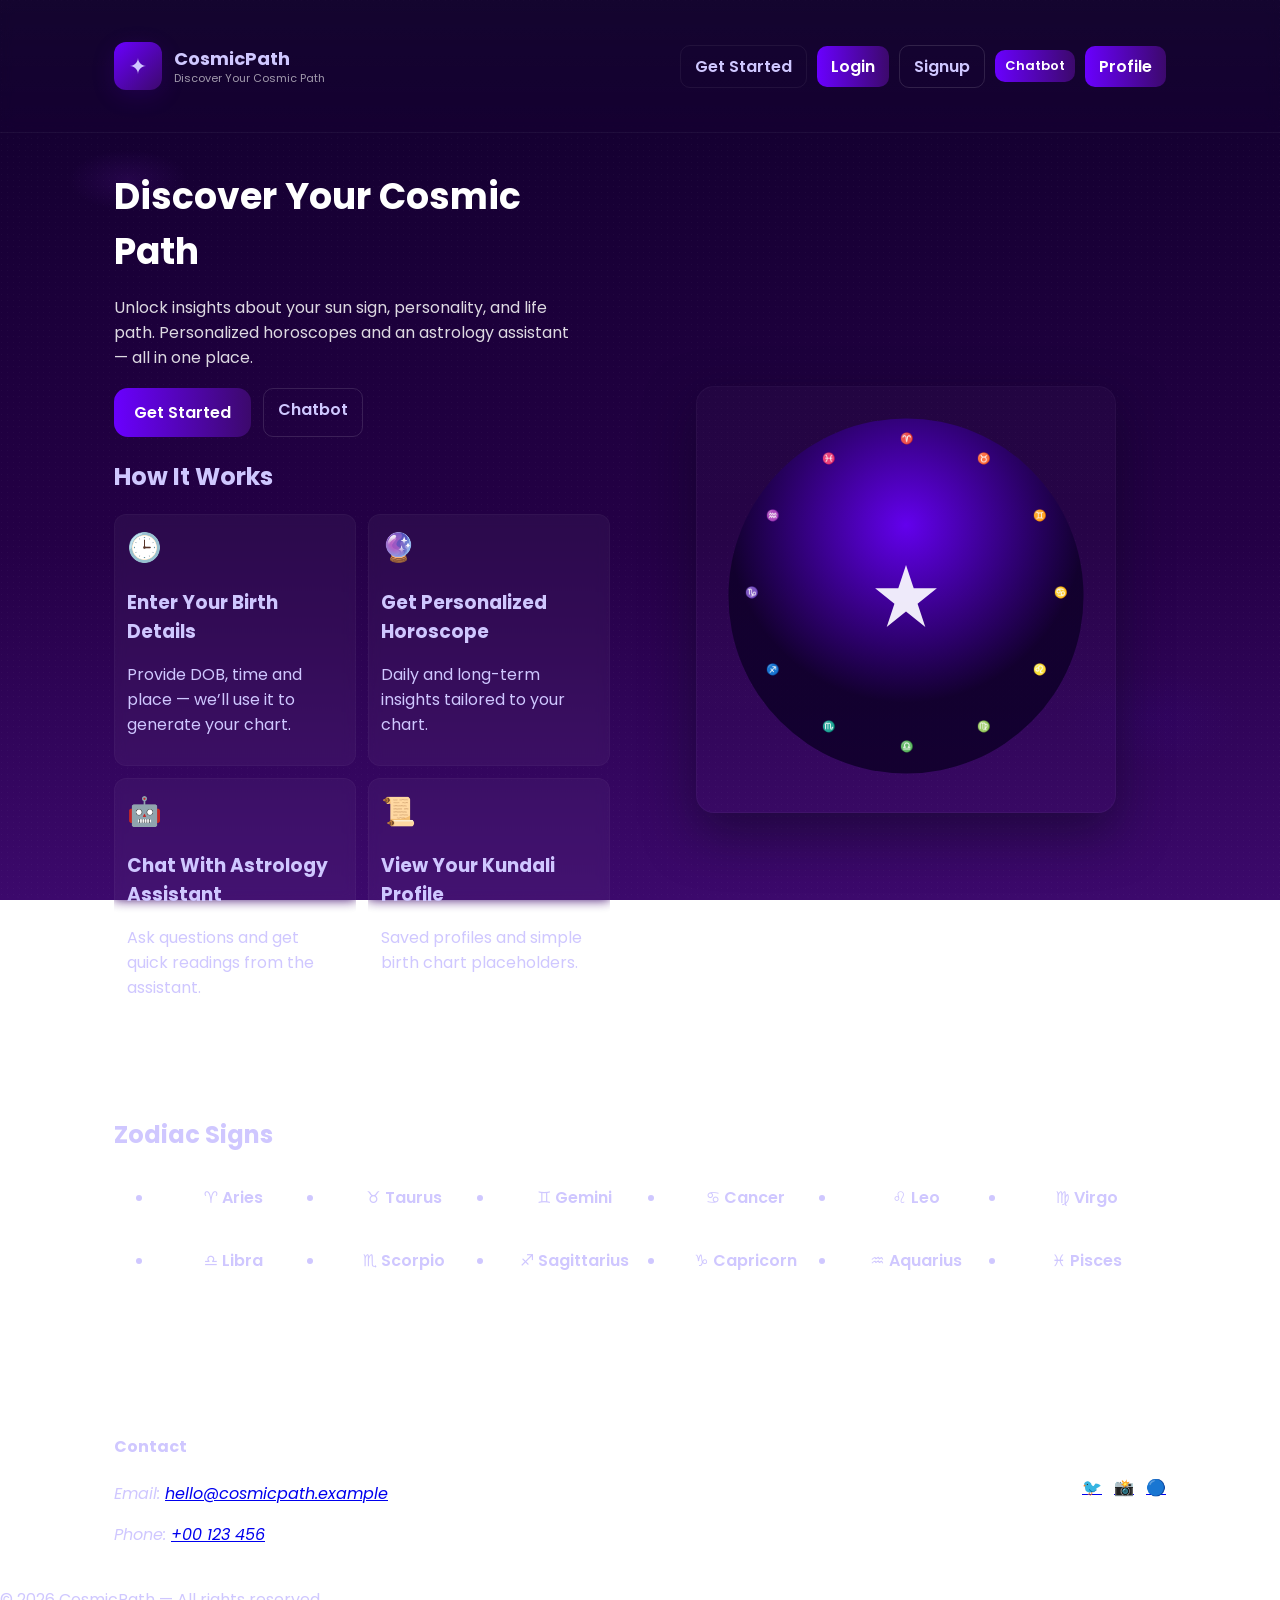
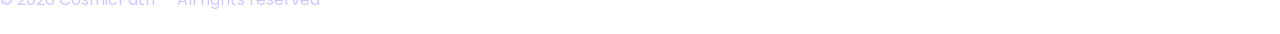
==== index.html @ da940ca1 "Initial Commit" ====
<!doctype html>
<html lang="en">
<head>
  <meta charset="utf-8">
  <meta name="viewport" content="width=device-width, initial-scale=1">

  <title>CosmicPath — Discover Your Cosmic Path | Astrology & Horoscope</title>
  <meta name="description" content="CosmicPath provides personalized astrology insights, zodiac analysis, kundali readings, and daily horoscopes. Discover your cosmic path with precision birth-chart tools and an AI astrology assistant.">
  <meta name="author" content="CosmicPath">
  <meta name="robots" content="index, follow">

  <!-- Favicon -->
  <link rel="icon" href="/favicon.png" type="image/png">

  <!-- Canonical URL -->
  <link rel="canonical" href="https://cosmicpath.com/">

  <!-- Open Graph -->
  <meta property="og:site_name" content="CosmicPath">
  <meta property="og:type" content="website">
  <meta property="og:title" content="CosmicPath — Discover Your Cosmic Path">
  <meta property="og:description" content="Personalized astrology insights, zodiac traits, kundali readings, and AI astrology assistant.">
  <meta property="og:url" content="https://cosmicpath.com/">
  <meta property="og:image" content="https://cosmicpath.com/preview.jpg">
  <meta property="og:locale" content="en_US">

  <!-- Twitter -->
  <meta name="twitter:card" content="summary_large_image">
  <meta name="twitter:title" content="CosmicPath — Discover Your Cosmic Path">
  <meta name="twitter:description" content="Explore Kundali readings, zodiac analysis and personalized horoscopes.">
  <meta name="twitter:image" content="https://cosmicpath.com/preview.jpg">

  <!-- Fonts -->
  <link rel="preconnect" href="https://fonts.googleapis.com">
  <link rel="preconnect" href="https://fonts.gstatic.com" crossorigin>
  <link href="https://fonts.googleapis.com/css2?family=Poppins:wght@300;400;600;700&display=swap" rel="stylesheet">

  <!-- Styles & Scripts -->
  <link rel="stylesheet" href="style.css">
  <script defer src="script.js"></script>
</head>
<body class="cosmic">
  <!-- Header / Navbar -->
  <header class="nav fade-in">
    <div class="container nav-inner">
      <a class="logo" href="index.html">
        <div class="logo-mark" aria-hidden="true">✦</div>
        <div>
          <div class="brand">CosmicPath</div>
          <small class="tag">Discover Your Cosmic Path</small>
        </div>
      </a>

      <nav class="nav-links" aria-label="Main navigation">
        <a class="btn ghost" href="#get-started">Get Started</a>
        <a class="btn" href="login.html">Login</a>
        <a class="btn outline" href="signup.html">Signup</a>
        <a class="btn mini" href="chatbot.html">Chatbot</a>
        <a class="btn" href="profile.html">Profile</a>
      </nav>
    </div>
  </header>

  <!-- Main Content -->
  <main role="main">
    <!-- Hero Section -->
    <section class="hero container" id="get-started">
      <div class="hero-left">
        <h1 class="headline">Discover Your Cosmic Path</h1>
        <p class="lead">Unlock insights about your sun sign, personality, and life path. Personalized horoscopes and an astrology assistant — all in one place.</p>
        <div class="hero-ctas">
          <a class="btn big" href="signup.html">Get Started</a>
          <a class="btn outline" href="chatbot.html">Chatbot</a>
        </div>

        <div class="how-it-works">
          <h2>How It Works</h2>
          <div class="cards">
            <article class="card">
              <div class="card-img" aria-hidden="true">🕒</div>
              <h3>Enter Your Birth Details</h3>
              <p>Provide DOB, time and place — we’ll use it to generate your chart.</p>
            </article>
            <article class="card">
              <div class="card-img" aria-hidden="true">🔮</div>
              <h3>Get Personalized Horoscope</h3>
              <p>Daily and long-term insights tailored to your chart.</p>
            </article>
            <article class="card">
              <div class="card-img" aria-hidden="true">🤖</div>
              <h3>Chat With Astrology Assistant</h3>
              <p>Ask questions and get quick readings from the assistant.</p>
            </article>
            <article class="card">
              <div class="card-img" aria-hidden="true">📜</div>
              <h3>View Your Kundali Profile</h3>
              <p>Saved profiles and simple birth chart placeholders.</p>
            </article>
          </div>
        </div>
      </div>

      <div class="hero-right">
        <!-- Zodiac Wheel SVG -->
        <div class="wheel-card fade-up">
          <svg viewBox="0 0 500 500" class="zodiac-wheel" aria-hidden="true" role="img">
            <defs>
              <radialGradient id="g1" cx="50%" cy="30%">
                <stop offset="0%" stop-color="#6A00FF" stop-opacity="0.9"/>
                <stop offset="100%" stop-color="#10002B" stop-opacity="0.9"/>
              </radialGradient>
            </defs>
            <circle cx="250" cy="250" r="230" fill="url(#g1)"/>
            <g transform="translate(250,250)" fill="#fff" font-family="Poppins, sans-serif" font-weight="600" font-size="14" text-anchor="middle">
              <text x="0" y="-200">♈</text>
              <text x="100" y="-173">♉</text>
              <text x="173" y="-100">♊</text>
              <text x="200" y="0">♋</text>
              <text x="173" y="100">♌</text>
              <text x="100" y="173">♍</text>
              <text x="0" y="200">♎</text>
              <text x="-100" y="173">♏</text>
              <text x="-173" y="100">♐</text>
              <text x="-200" y="0">♑</text>
              <text x="-173" y="-100">♒</text>
              <text x="-100" y="-173">♓</text>
            </g>
            <g transform="translate(250,250)">
              <polygon points="0,-40 10,-10 40,-10 15,10 25,40 0,20 -25,40 -15,10 -40,-10 -10,-10" fill="#F8F7FF" opacity="0.95"/>
            </g>
          </svg>
        </div>
      </div>
    </section>

    <!-- Zodiac Grid -->
    <section class="zodiac container fade-in-up" id="zodiac-signs">
      <h2>Zodiac Signs</h2>
      <ul class="zodiac-grid">
        <li class="sign">♈ Aries</li>
        <li class="sign">♉ Taurus</li>
        <li class="sign">♊ Gemini</li>
        <li class="sign">♋ Cancer</li>
        <li class="sign">♌ Leo</li>
        <li class="sign">♍ Virgo</li>
        <li class="sign">♎ Libra</li>
        <li class="sign">♏ Scorpio</li>
        <li class="sign">♐ Sagittarius</li>
        <li class="sign">♑ Capricorn</li>
        <li class="sign">♒ Aquarius</li>
        <li class="sign">♓ Pisces</li>
      </ul>
    </section>
  </main>

  <!-- Footer -->
  <footer class="site-footer fade-in">
    <div class="container footer-inner">
      <div>
        <h4>Contact</h4>
        <address>
          <p>Email: <a href="mailto:hello@cosmicpath.example">hello@cosmicpath.example</a></p>
          <p>Phone: <a href="tel:+00123456">+00 123 456</a></p>
        </address>
      </div>
      <div class="socials">
        <a href="https://twitter.com/cosmicpath" aria-label="Twitter">🐦</a>
        <a href="https://instagram.com/cosmicpath" aria-label="Instagram">📸</a>
        <a href="https://facebook.com/cosmicpath" aria-label="Facebook">🔵</a>
      </div>
    </div>
    <div class="copyright">© <span id="year"></span> CosmicPath — All rights reserved</div>
  </footer>

  <script>
    // Auto-update year
    document.getElementById('year').textContent = new Date().getFullYear();
  </script>
</body>
</html>
---- style.css ----
/* style.css - Cosmic / galaxy theme */
:root{
  --bg-1: #10002B;
  --bg-2: #240046;
  --accent: #6a00ff;
  --muted: #cfc7ff;
  --glass: rgba(255,255,255,0.04);
  --glass-2: rgba(255,255,255,0.02);
  --radius: 16px;
  --container: 1100px;
  --fw-sans: 'Poppins', system-ui, -apple-system, 'Segoe UI', Roboto, 'Helvetica Neue', Arial;
}

*{box-sizing:border-box}
html,body{height:100%}
body.cosmic{
  margin:0;
  font-family:var(--fw-sans);
  color:var(--muted);
  background: radial-gradient(1200px 600px at 10% 20%, rgba(138,43,226,0.12), transparent 5%),
              radial-gradient(900px 500px at 90% 80%, rgba(58,12,170,0.08), transparent 10%),
              linear-gradient(180deg,var(--bg-1) 0%, var(--bg-2) 60%, #3C096C 100%);
  background-attachment: fixed;
  -webkit-font-smoothing:antialiased;
  -moz-osx-font-smoothing:grayscale;
  min-height:100vh;
}

/* subtle stars */
body::after{
  content:"";
  position:fixed;
  inset:0;
  background-image: radial-gradient(circle at 20% 10%, rgba(255,255,255,0.06) 0.5px, transparent 0.7px),
                    radial-gradient(circle at 80% 70%, rgba(255,255,255,0.04) 0.6px, transparent 0.8px);
  background-size: 6px 6px, 10px 10px;
  pointer-events:none;
  opacity:0.5;
  mix-blend-mode:screen;
  z-index:0;
}

/* container */
.container{max-width:var(--container);margin:0 auto;padding:24px;position:relative;z-index:2}

/* navbar */
.nav{padding:18px 0;position:sticky;top:0;backdrop-filter: blur(6px);background:linear-gradient(180deg, rgba(255,255,255,0.02), transparent);border-bottom:1px solid rgba(255,255,255,0.03);z-index:5}
.nav-inner{display:flex;gap:24px;align-items:center;justify-content:space-between}
.logo{display:flex;gap:12px;align-items:center;color:var(--muted);text-decoration:none}
.logo-mark{width:48px;height:48px;border-radius:12px;background:linear-gradient(135deg,var(--accent),#3C096C);display:flex;align-items:center;justify-content:center;font-size:22px;box-shadow:0 6px 24px rgba(106,0,255,0.14)}
.brand{font-weight:700;font-size:18px}
.tag{font-size:11px;color:rgba(255,255,255,0.6);display:block;margin-top:-2px}

.nav-links{display:flex;gap:10px;align-items:center}
.btn{background:linear-gradient(90deg,var(--accent),#3C096C);border:none;color:white;padding:8px 14px;border-radius:10px;text-decoration:none;cursor:pointer;font-weight:600}
.btn.mini{padding:6px 10px;font-size:13px}
.btn.ghost{background:transparent;border:1px solid rgba(255,255,255,0.06);color:var(--muted)}
.btn.outline{background:transparent;border:1px solid rgba(255,255,255,0.12);color:var(--muted)}
.btn.big{padding:12px 20px;font-size:16px;border-radius:14px}
.btn:active{transform:translateY(1px)}

/* hero */
.hero{display:grid;grid-template-columns:1fr 520px;gap:36px;align-items:center;padding-top:36px;padding-bottom:36px}
.headline{font-size:36px;margin:0 0 12px 0;color:#fff}
.lead{color:rgba(255,255,255,0.85);max-width:46ch}
.hero-ctas{display:flex;gap:12px;margin-top:18px}
.hero-right{display:flex;align-items:center;justify-content:center}
.wheel-card{width:100%;max-width:420px;border-radius:18px;padding:16px;background:linear-gradient(180deg, rgba(255,255,255,0.02), rgba(255,255,255,0.01));box-shadow:0 20px 50px rgba(12,8,30,0.5);border:1px solid rgba(255,255,255,0.03)}

/* cards */
.how-it-works{margin-top:22px}
.how-it-works h3{margin-bottom:12px}
.cards{display:grid;grid-template-columns:repeat(2,1fr);gap:12px}
.card{background:var(--glass);padding:12px;border-radius:12px;border:1px solid rgba(255,255,255,0.03);backdrop-filter: blur(6px)}
.card-img{font-size:28px;margin-bottom:8px}

/* zodiac grid */
.zodiac{margin-top:8px;padding-bottom:24px}
.zodiac-grid{display:grid;grid-template-columns:repeat(6,1fr);gap:12px;margin-top:14px}
.sign{background:var(--glass-2);padding:12px;border-radius:10px;text-align:center;border:1px solid rgba(255,255,255,0.03);font-weight:600}

/* Auth & profile */
.auth-page{display:flex;align-items:center;justify-content:center;min-height:64vh;padding:36px 0}
.auth-card{background:linear-gradient(180deg, rgba(255,255,255,0.02), transparent);padding:22px;border-radius:14px;min-width:320px;max-width:420px;border:1px solid rgba(255,255,255,0.03)}
.auth-card h2{margin-top:0}
label{display:block;font-size:13px;margin-top:12px;color:rgba(255,255,255,0.8)}
input[type="text"],input[type="email"],input[type="password"],input[type="date"]{
  width:100%;padding:10px;border-radius:10px;border:1px solid rgba(255,255,255,0.06);background:rgba(0,0,0,0.18);color:var(--muted)
}
.form-actions{display:flex;align-items:center;gap:12px;margin-top:14px;justify-content:space-between}
.error{color:#ff7b7b;margin-top:8px}

/* profile layout */
.profile-page{padding-top:32px}
.profile-card{display:flex;gap:28px;align-items:flex-start}
.profile-left{width:320px;background:var(--glass);padding:18px;border-radius:14px;border:1px solid rgba(255,255,255,0.03)}
.avatar{width:120px;height:120px;border-radius:16px;display:block;object-fit:cover;background:linear-gradient(90deg,var(--accent),#3C096C);box-shadow:0 14px 40px rgba(0,0,0,0.4);margin-bottom:12px}
.info-block{background:var(--glass-2);padding:16px;border-radius:12px;border:1px solid rgba(255,255,255,0.03);margin-bottom:12px}
.sun-sign{font-size:22px;font-weight:700;color:#fff;padding:10px;border-radius:10px;background:linear-gradient(90deg, rgba(255,255,255,0.02), rgba(255,255,255,0.01))}

/* chatbot */
.chat-page{display:flex;align-items:center;justify-content:center;padding:28px 0}
.chat-ui{width:100%;max-width:860px;background:linear-gradient(180deg, rgba(255,255,255,0.02), transparent);border-radius:14px;padding:12px;border:1px solid rgba(255,255,255,0.03)}
.chat-header{display:flex;align-items:center;justify-content:space-between;padding:10px;border-bottom:1px solid rgba(255,255,255,0.03)}
.chat-window{min-height:360px;max-height:520px;overflow:auto;padding:18px;display:flex;flex-direction:column;gap:12px}
.msg{max-width:72%;padding:10px 14px;border-radius:12px;background:rgba(255,255,255,0.03);align-self:flex-start}
.msg.user{background:linear-gradient(90deg,#fff0ef,rgba(255,255,255,0.02));align-self:flex-end}
.msg .meta{font-size:12px;opacity:0.7;margin-bottom:6px}
.chat-input{display:flex;gap:8px;padding:12px;border-top:1px solid rgba(255,255,255,0.02)}
.chat-input input{flex:1;padding:10px;border-radius:10px;border:1px solid rgba(255,255,255,0.04);background:transparent;color:var(--muted)}

/* modal */
.modal{position:fixed;inset:0;background:rgba(2,2,6,0.6);display:none;align-items:center;justify-content:center;z-index:10}
.modal[aria-hidden="false"]{display:flex}
.modal-content{background:linear-gradient(180deg, rgba(255,255,255,0.02), transparent);padding:18px;border-radius:12px;width:90%;max-width:420px;border:1px solid rgba(255,255,255,0.03)}

/* footer */
.site-footer{padding:22px 0;margin-top:40px;opacity:0.95;border-top:1px solid rgba(255,255,255,0.02)}
.footer-inner{display:flex;justify-content:space-between;gap:12px;align-items:center}
.socials a{margin-left:8px;cursor:pointer}

/* placeholder chart */
.chart-placeholder{height:220px;border-radius:12px;display:flex;align-items:center;justify-content:center;border:1px dashed rgba(255,255,255,0.04);color:rgba(255,255,255,0.6)}

/* animations */
.fade-in{animation:fadeIn .9s ease both}
.fade-in-up{animation:fadeInUp .9s ease both}
.fade-up{animation:slideUp .9s ease both}
@keyframes fadeIn{from{opacity:0;transform:translateY(8px)}to{opacity:1;transform:none}}
@keyframes fadeInUp{from{opacity:0;transform:translateY(18px)}to{opacity:1;transform:none}}
@keyframes slideUp{from{opacity:0;transform:translateY(40px) scale(.98)}to{opacity:1;transform:none}}

/* responsive */
@media (max-width:1000px){
  .hero{grid-template-columns:1fr;gap:20px}
  .zodiac-grid{grid-template-columns:repeat(4,1fr)}
  .profile-card{flex-direction:column}
  .nav-links{display:flex;gap:8px}
}
@media (max-width:640px){
  .zodiac-grid{grid-template-columns:repeat(3,1fr)}
  .cards{grid-template-columns:1fr}
  .nav-inner{padding:4px 0}
  .headline{font-size:28px}
  .logo-mark{width:40px;height:40px}
}
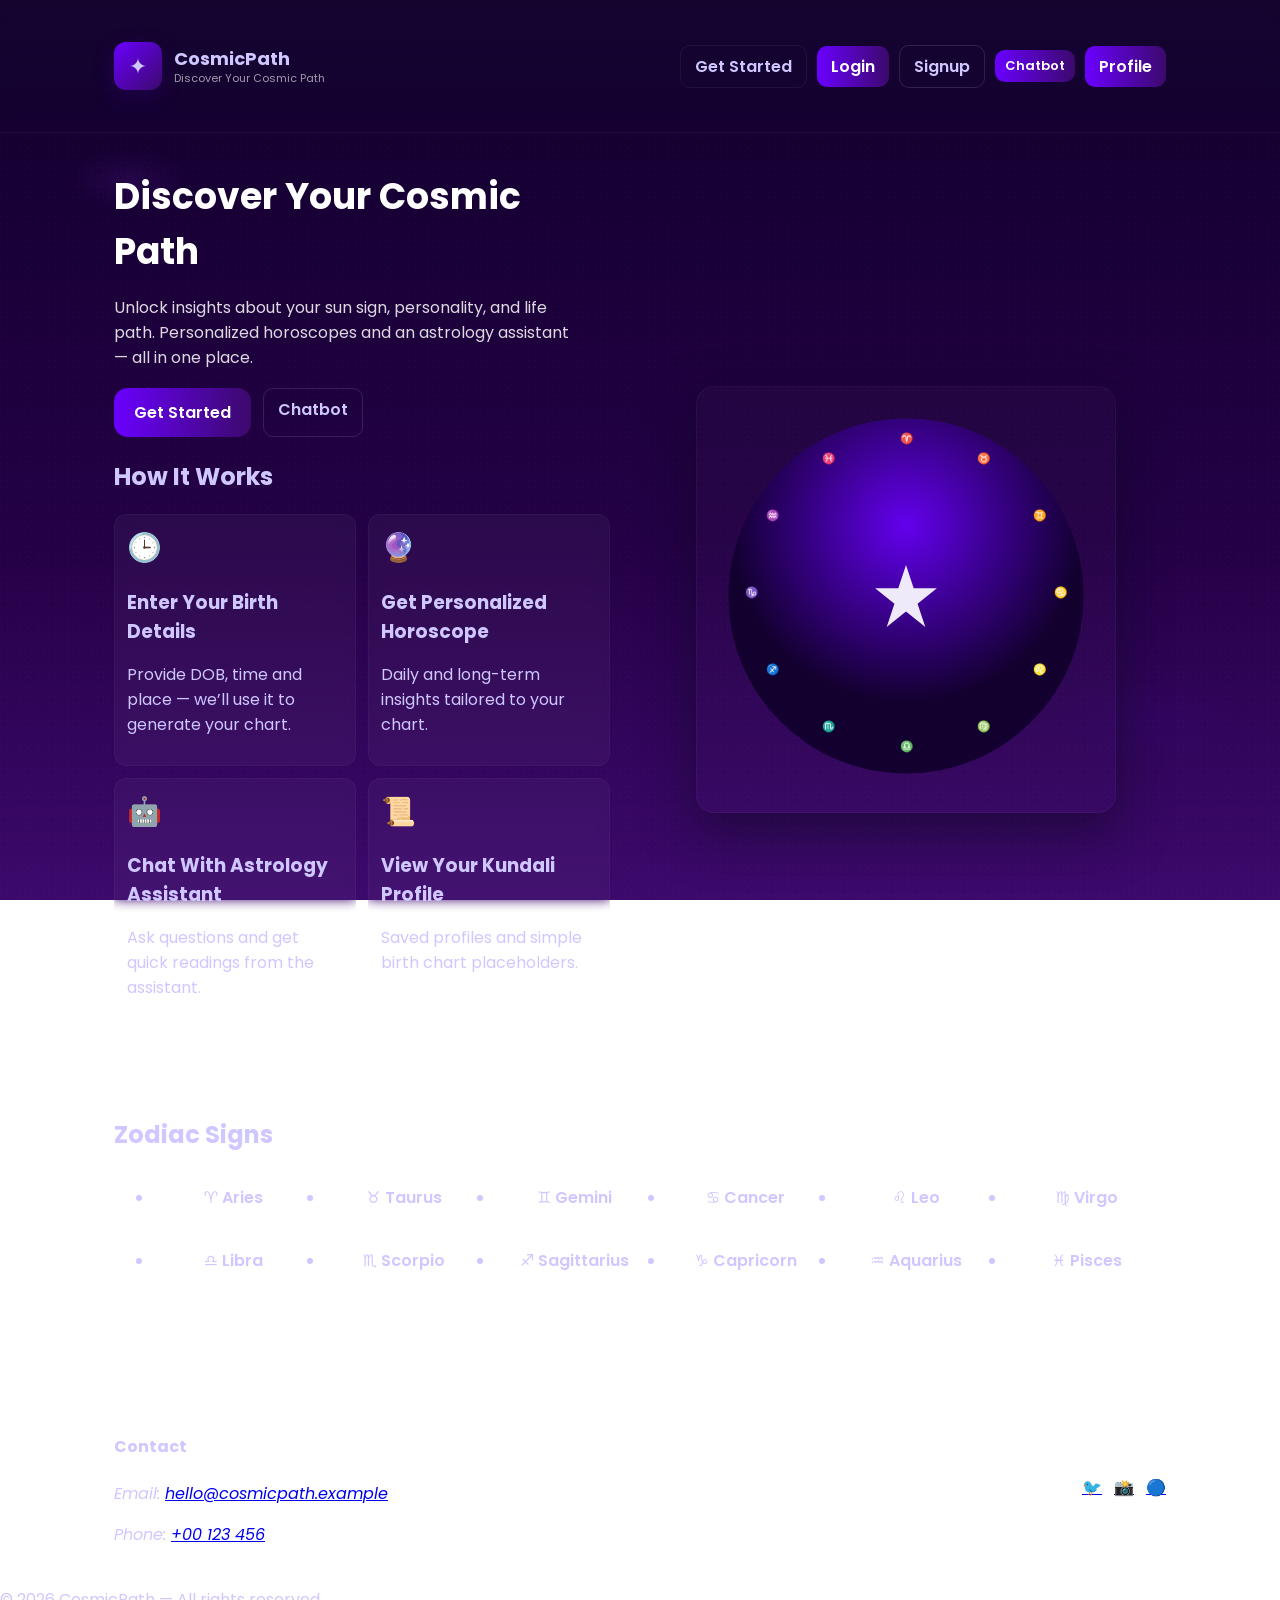
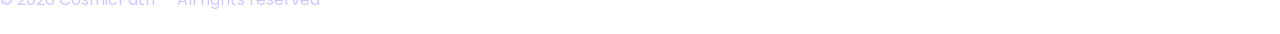
==== commit 9ad291e9: "Fix SEO, canonical URLs, structured data" ====
--- a/index.html
+++ b/index.html
@@ -13,22 +13,22 @@
   <link rel="icon" href="/favicon.png" type="image/png">
 
   <!-- Canonical URL -->
-  <link rel="canonical" href="https://cosmicpath.com/">
+  <link rel="canonical" href="https://codewithsarina.github.io/cosmicpath/">
 
   <!-- Open Graph -->
   <meta property="og:site_name" content="CosmicPath">
   <meta property="og:type" content="website">
   <meta property="og:title" content="CosmicPath — Discover Your Cosmic Path">
   <meta property="og:description" content="Personalized astrology insights, zodiac traits, kundali readings, and AI astrology assistant.">
-  <meta property="og:url" content="https://cosmicpath.com/">
-  <meta property="og:image" content="https://cosmicpath.com/preview.jpg">
+  <meta property="og:url" content="https://codewithsarina.github.io/cosmicpath/">
+  <meta property="og:image" content="https://codewithsarina.github.io/cosmicpath/preview.jpg">
   <meta property="og:locale" content="en_US">
 
   <!-- Twitter -->
   <meta name="twitter:card" content="summary_large_image">
   <meta name="twitter:title" content="CosmicPath — Discover Your Cosmic Path">
   <meta name="twitter:description" content="Explore Kundali readings, zodiac analysis and personalized horoscopes.">
-  <meta name="twitter:image" content="https://cosmicpath.com/preview.jpg">
+  <meta name="twitter:image" content="https://codewithsarina.github.io/cosmicpath/preview.jpg">
 
   <!-- Fonts -->
   <link rel="preconnect" href="https://fonts.googleapis.com">
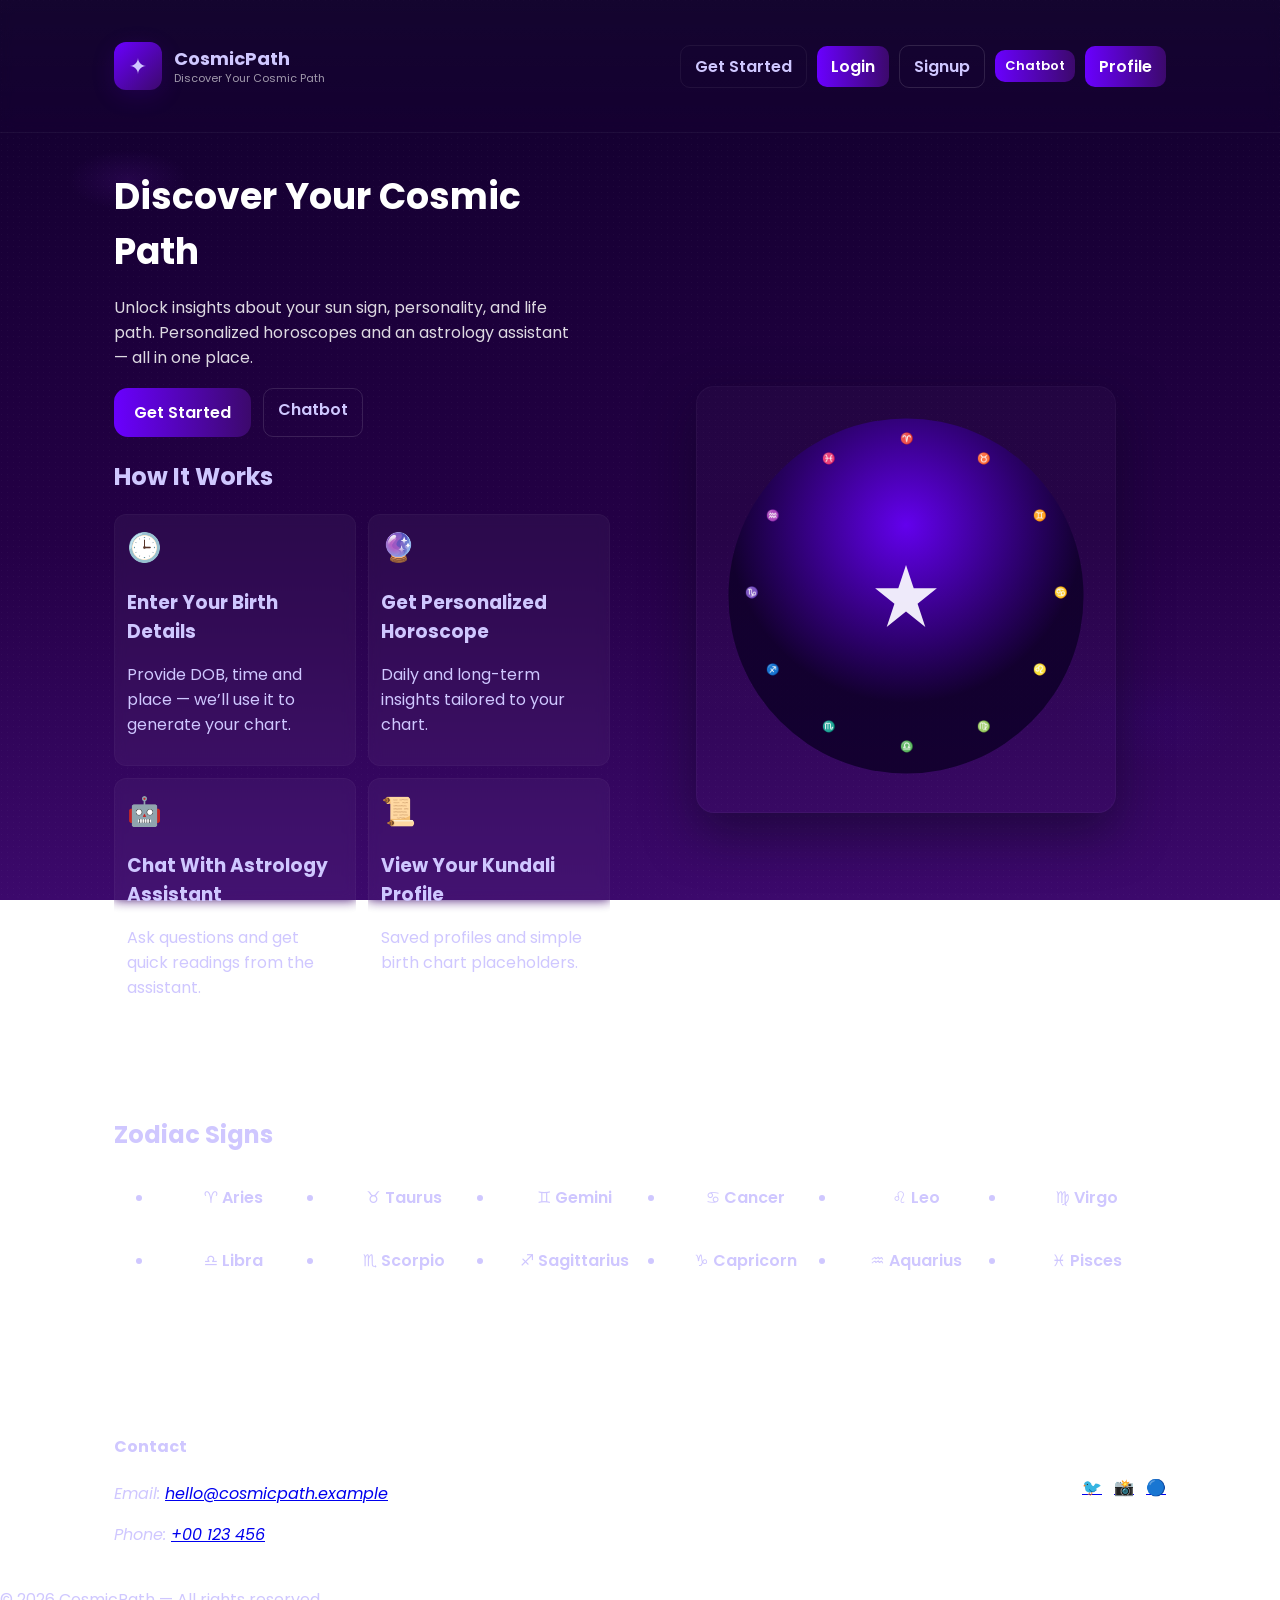
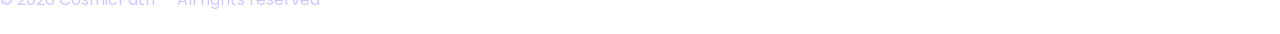
==== commit 9ecaae5a: "Add GSC verification meta tag" ====
--- a/index.html
+++ b/index.html
@@ -37,6 +37,7 @@
 
   <!-- Styles & Scripts -->
   <link rel="stylesheet" href="style.css">
+  <meta name="google-site-verification" content="x2WTCD79h4HYHzZAXgsv3dcxb1lSnl-Mk_sNpW9f9F4" />
   <script defer src="script.js"></script>
 </head>
 <body class="cosmic">
